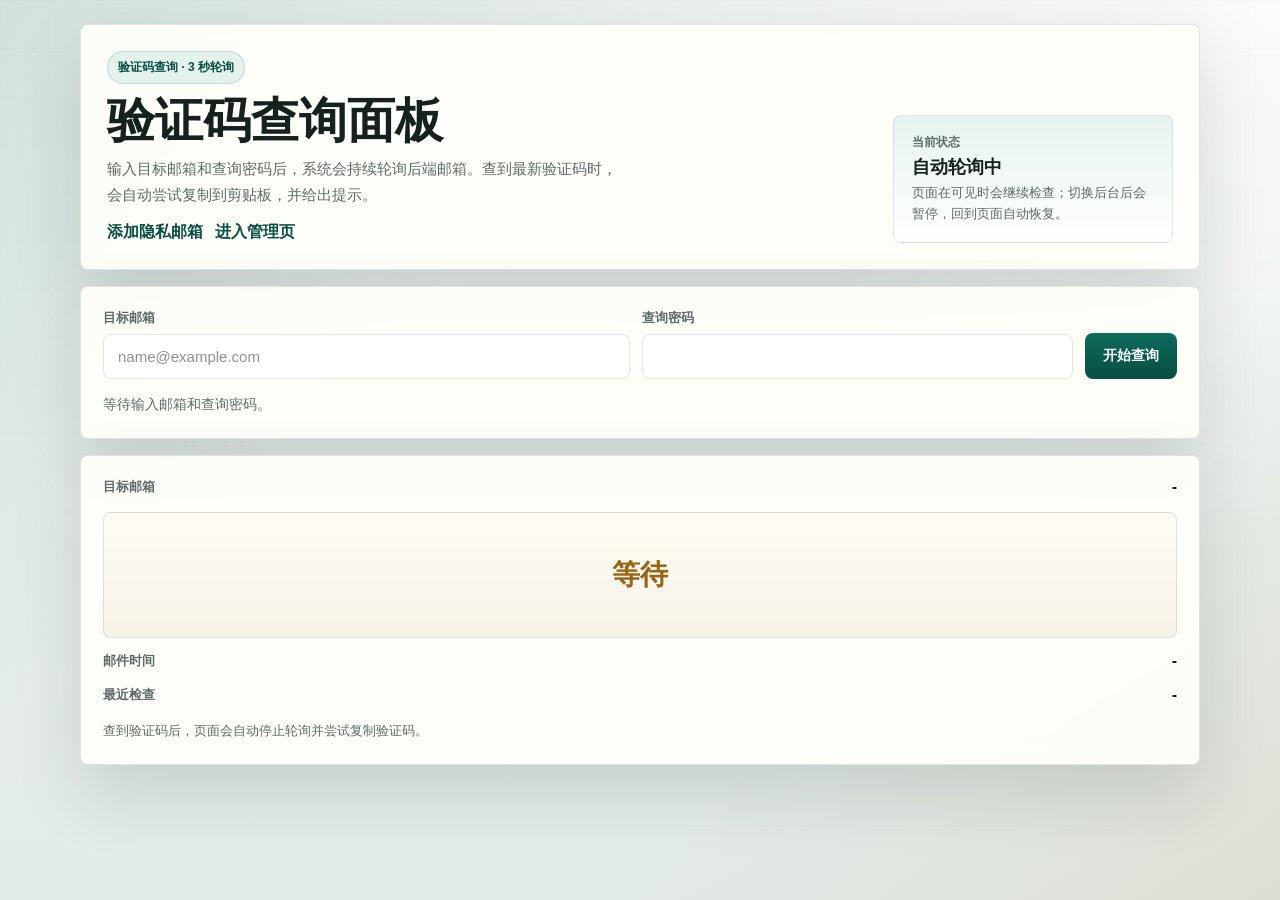
==== index.html @ 83910fbe "Update Chinese UI" ====
<!doctype html>
<html lang="zh-CN">
<head>
    <meta charset="UTF-8" />
    <meta name="viewport" content="width=device-width, initial-scale=1.0" />
    <title>验证码查询</title>
    <style>
        * { box-sizing: border-box; }
        :root {
            --bg: #eef2f0;
            --bg-2: #e3ebe8;
            --panel: rgba(255, 255, 250, 0.92);
            --panel-strong: #fffdf7;
            --line: rgba(25, 45, 40, 0.12);
            --ink: #14211d;
            --muted: #5d6a66;
            --accent: #0c6b5b;
            --accent-strong: #094e42;
            --accent-soft: #e4f2ee;
            --warn: #9a6410;
            --danger: #b23333;
            --shadow: 0 28px 70px rgba(20, 33, 29, 0.14);
        }
        html, body { min-height: 100%; }
        body {
            margin: 0;
            color: var(--ink);
            font-family: "PingFang SC", "Hiragino Sans GB", "Microsoft YaHei", "Noto Sans SC", sans-serif;
            background:
                linear-gradient(135deg, rgba(12, 107, 91, 0.12), transparent 34%),
                linear-gradient(320deg, rgba(154, 100, 16, 0.09), transparent 30%),
                radial-gradient(circle at top right, rgba(255, 255, 255, 0.72), transparent 34%),
                linear-gradient(180deg, var(--bg), var(--bg-2));
        }
        body::before {
            content: "";
            position: fixed;
            inset: 0;
            pointer-events: none;
            background-image:
                linear-gradient(rgba(20, 33, 29, 0.04) 1px, transparent 1px),
                linear-gradient(90deg, rgba(20, 33, 29, 0.04) 1px, transparent 1px);
            background-size: 48px 48px;
            mask-image: linear-gradient(180deg, rgba(0,0,0,0.6), transparent 85%);
            opacity: 0.35;
        }
        main {
            width: min(1120px, calc(100% - 32px));
            margin: 0 auto;
            padding: 24px 0 36px;
            display: grid;
            gap: 16px;
        }
        .hero,
        .panel {
            position: relative;
            background: var(--panel);
            border: 1px solid var(--line);
            border-radius: 8px;
            box-shadow: var(--shadow);
            backdrop-filter: blur(10px);
        }
        .hero {
            padding: 26px;
            display: grid;
            grid-template-columns: minmax(0, 1.3fr) 280px;
            gap: 18px;
            align-items: end;
        }
        .eyebrow {
            display: inline-flex;
            align-items: center;
            gap: 8px;
            width: fit-content;
            padding: 7px 10px;
            border-radius: 999px;
            border: 1px solid rgba(12, 107, 91, 0.18);
            background: var(--accent-soft);
            color: var(--accent-strong);
            font-size: 12px;
            font-weight: 800;
            letter-spacing: 0;
        }
        h1 {
            margin: 12px 0 10px;
            font-size: clamp(28px, 4.2vw, 48px);
            line-height: 1.04;
            letter-spacing: 0;
        }
        .lead {
            margin: 0;
            color: var(--muted);
            line-height: 1.75;
            font-size: 15px;
            max-width: 62ch;
        }
        .hero-links {
            margin-top: 14px;
            display: flex;
            gap: 12px;
            flex-wrap: wrap;
        }
        a {
            color: var(--accent-strong);
            text-decoration: none;
            font-weight: 800;
        }
        a:hover { text-decoration: underline; }
        .hero-card {
            justify-self: stretch;
            padding: 18px;
            border-radius: 8px;
            background: linear-gradient(180deg, rgba(228, 242, 238, 0.9), rgba(255, 255, 255, 0.82));
            border: 1px solid rgba(12, 107, 91, 0.12);
            display: grid;
            gap: 12px;
        }
        .stat { display: grid; gap: 4px; }
        .stat-label { color: var(--muted); font-size: 12px; font-weight: 700; }
        .stat-value { font-size: 18px; font-weight: 900; color: var(--ink); }
        .stat-note { color: var(--muted); font-size: 13px; line-height: 1.6; }
        .panel { padding: 22px; }
        form {
            display: grid;
            grid-template-columns: minmax(0, 1.1fr) minmax(0, 0.9fr) auto;
            gap: 12px;
            align-items: end;
        }
        label {
            display: grid;
            gap: 7px;
            color: var(--muted);
            font-size: 13px;
            font-weight: 800;
        }
        input {
            width: 100%;
            border: 1px solid var(--line);
            border-radius: 8px;
            background: rgba(255, 255, 255, 0.96);
            color: var(--ink);
            padding: 13px 14px;
            font-size: 15px;
            outline: none;
        }
        input::placeholder { color: #8a9691; }
        input:focus {
            border-color: rgba(12, 107, 91, 0.45);
            box-shadow: 0 0 0 3px rgba(12, 107, 91, 0.12);
        }
        button {
            border: 0;
            border-radius: 8px;
            background: linear-gradient(180deg, var(--accent), var(--accent-strong));
            color: #fff;
            padding: 14px 18px;
            font-size: 14px;
            font-weight: 900;
            cursor: pointer;
            min-height: 46px;
            white-space: nowrap;
        }
        button:hover { filter: brightness(1.02); }
        button:disabled { opacity: .62; cursor: not-allowed; }
        .status {
            min-height: 22px;
            margin-top: 14px;
            color: var(--muted);
            font-size: 14px;
            line-height: 1.6;
        }
        .status.success { color: var(--accent-strong); }
        .status.error { color: var(--danger); }
        .status.info { color: #245c78; }
        .result { display: grid; gap: 14px; }
        .meta {
            display: grid;
            grid-template-columns: 1fr auto;
            gap: 14px;
            align-items: center;
            padding-bottom: 2px;
        }
        .meta span { color: var(--muted); font-size: 13px; font-weight: 800; }
        .email { color: var(--ink); word-break: break-all; text-align: right; font-weight: 900; }
        .code {
            border: 1px solid var(--line);
            border-radius: 8px;
            min-height: 126px;
            display: grid;
            place-items: center;
            background: linear-gradient(180deg, rgba(255, 252, 245, 0.95), rgba(246, 241, 230, 0.92));
            font-size: clamp(42px, 9vw, 76px);
            font-weight: 900;
            letter-spacing: 0.08em;
            user-select: all;
        }
        .code.empty {
            color: var(--warn);
            font-size: clamp(20px, 4vw, 28px);
            letter-spacing: 0;
        }
        .toolbar { display: flex; gap: 12px; flex-wrap: wrap; }
        .subtle { color: var(--muted); font-size: 13px; line-height: 1.7; }
        @media (max-width: 900px) {
            .hero { grid-template-columns: 1fr; }
            form { grid-template-columns: 1fr; }
            .meta { grid-template-columns: 1fr; }
            .email { text-align: left; }
        }
        @media (max-width: 640px) {
            main { width: min(100% - 20px, 1120px); padding-top: 16px; }
            .hero, .panel { padding: 18px; }
            .toolbar { display: grid; }
            button { width: 100%; }
        }
    </style>
</head>
<body>
    <main>
        <section class="hero">
            <div>
                <div class="eyebrow">验证码查询 · 3 秒轮询</div>
                <h1>验证码查询面板</h1>
                <p class="lead">输入目标邮箱和查询密码后，系统会持续轮询后端邮箱。查到最新验证码时，会自动尝试复制到剪贴板，并给出提示。</p>
                <div class="hero-links">
                    <a href="./privacy.html">添加隐私邮箱</a>
                    <a href="./admin.html">进入管理页</a>
                </div>
            </div>
            <div class="hero-card">
                <div class="stat">
                    <div class="stat-label">当前状态</div>
                    <div class="stat-value">自动轮询中</div>
                    <div class="stat-note">页面在可见时会继续检查；切换后台后会暂停，回到页面自动恢复。</div>
                </div>
            </div>
        </section>

        <section class="panel">
            <form id="queryForm" autocomplete="off">
                <label>目标邮箱
                    <input id="targetEmail" type="email" autocomplete="off" autocapitalize="off" spellcheck="false" placeholder="name@example.com" required />
                </label>
                <label>查询密码
                    <input id="accessPassword" type="password" autocomplete="new-password" required />
                </label>
                <button id="submitBtn" type="submit">开始查询</button>
            </form>
            <div id="status" class="status">等待输入邮箱和查询密码。</div>
        </section>

        <section class="panel result" aria-live="polite">
            <div class="meta">
                <span>目标邮箱</span>
                <strong id="resultEmail" class="email">-</strong>
            </div>
            <div id="resultCode" class="code empty">等待验证码</div>
            <div class="meta">
                <span>邮件时间</span>
                <strong id="resultUpdatedAt">-</strong>
            </div>
            <div class="meta">
                <span>最近检查</span>
                <strong id="resultCheckedAt">-</strong>
            </div>
            <div class="subtle">查到验证码后，页面会自动停止轮询并尝试复制验证码。</div>
        </section>
    </main>
    <script>
        const apiUrl = "./api/code.php";
        const pollIntervalMs = 3000;
        const queryForm = document.getElementById("queryForm");
        const targetEmailInput = document.getElementById("targetEmail");
        const accessPasswordInput = document.getElementById("accessPassword");
        const submitBtn = document.getElementById("submitBtn");
        const statusEl = document.getElementById("status");
        const resultEmailEl = document.getElementById("resultEmail");
        const resultCodeEl = document.getElementById("resultCode");
        const resultUpdatedAtEl = document.getElementById("resultUpdatedAt");
        const resultCheckedAtEl = document.getElementById("resultCheckedAt");
        let pollingTimer = null;
        let currentEmail = "";
        let currentPassword = "";
        let isFetching = false;
        let autoStopped = false;
        let audioContext = null;

        function setStatus(type, message) {
            statusEl.className = "status" + (type ? " " + type : "");
            statusEl.textContent = message;
        }

        function setButton(label, disabled) {
            submitBtn.textContent = label;
            submitBtn.disabled = disabled;
        }

        function renderIdle(email = "") {
            resultEmailEl.textContent = email || "-";
            resultCodeEl.textContent = email ? "等待验证码" : "等待";
            resultCodeEl.className = "code empty";
            resultUpdatedAtEl.textContent = "-";
            resultCheckedAtEl.textContent = "-";
        }

        function renderResult(data) {
            const code = String(data.verification_code || "");
            resultEmailEl.textContent = data.target_email || currentEmail || "-";
            resultUpdatedAtEl.textContent = data.updated_at || "-";
            resultCheckedAtEl.textContent = data.checked_at || "-";
            resultCodeEl.textContent = code || "等待验证码";
            resultCodeEl.className = code ? "code" : "code empty";
        }

        function stopPolling() {
            if (pollingTimer) {
                clearInterval(pollingTimer);
                pollingTimer = null;
            }
        }

        function startPolling() {
            stopPolling();
            pollingTimer = setInterval(() => fetchLatestCode(false), pollIntervalMs);
        }

        async function ensureAudioReady() {
            const AudioCtx = window.AudioContext || window.webkitAudioContext;
            if (!AudioCtx) return false;
            audioContext = audioContext || new AudioCtx();
            if (audioContext.state === "suspended") {
                try {
                    await audioContext.resume();
                } catch (_) {
                    return false;
                }
            }
            return audioContext.state === "running";
        }

        async function playSuccessTone() {
            if (!(await ensureAudioReady())) return;
            const now = audioContext.currentTime;
            [880, 1174].forEach((frequency, index) => {
                const osc = audioContext.createOscillator();
                const gain = audioContext.createGain();
                const startAt = now + index * 0.16;
                const endAt = startAt + 0.11;
                osc.type = "sine";
                osc.frequency.setValueAtTime(frequency, startAt);
                gain.gain.setValueAtTime(0.0001, startAt);
                gain.gain.exponentialRampToValueAtTime(0.16, startAt + 0.02);
                gain.gain.exponentialRampToValueAtTime(0.0001, endAt);
                osc.connect(gain);
                gain.connect(audioContext.destination);
                osc.start(startAt);
                osc.stop(endAt);
            });
        }

        async function copyCode(code) {
            try {
                if (code && navigator.clipboard) await navigator.clipboard.writeText(code);
            } catch (_) {}
        }

        async function fetchLatestCode(manual) {
            if (!currentEmail || !currentPassword || isFetching) return;
            isFetching = true;
            setButton("加载中...", true);
            if (manual) setStatus("info", "正在检查邮箱...");
            try {
                const response = await fetch(apiUrl, {
                    method: "POST",
                    headers: { "Content-Type": "application/json", "Cache-Control": "no-cache" },
                    body: JSON.stringify({ target_email: currentEmail, access_password: currentPassword }),
                });
                const result = await response.json();
                if (!response.ok || !result.success) throw new Error(result.message || "查询失败。");
                renderResult(result.data || {});
                if (result.data && result.data.found) {
                    autoStopped = true;
                    stopPolling();
                    await copyCode(result.data.verification_code || "");
                    await playSuccessTone();
                    setStatus("success", "已找到验证码，已尝试复制到剪贴板。");
                } else {
                    setStatus("info", result.message || "暂未查到验证码，继续轮询中...");
                }
            } catch (error) {
                setStatus("error", error.message || "查询失败，下一次轮询会重试。");
            } finally {
                isFetching = false;
                setButton(currentEmail ? "刷新查询" : "开始查询", false);
            }
        }

        queryForm.addEventListener("submit", (event) => {
            event.preventDefault();
            const email = targetEmailInput.value.trim();
            const password = accessPasswordInput.value.trim();
            if (!email || !password) {
                setStatus("error", "请填写目标邮箱和查询密码。");
                return;
            }
            autoStopped = false;
            currentEmail = email;
            currentPassword = password;
            void ensureAudioReady();
            renderIdle(currentEmail);
            fetchLatestCode(true);
            startPolling();
        });

        const initialEmail = new URLSearchParams(window.location.search).get("email");
        if (initialEmail) {
            targetEmailInput.value = initialEmail;
            renderIdle(initialEmail);
        }

        document.addEventListener("visibilitychange", () => {
            if (!currentEmail || autoStopped) return;
            document.hidden ? stopPolling() : (fetchLatestCode(false), startPolling());
        });

        window.addEventListener("beforeunload", stopPolling);
        renderIdle();
    </script>
</body>
</html>
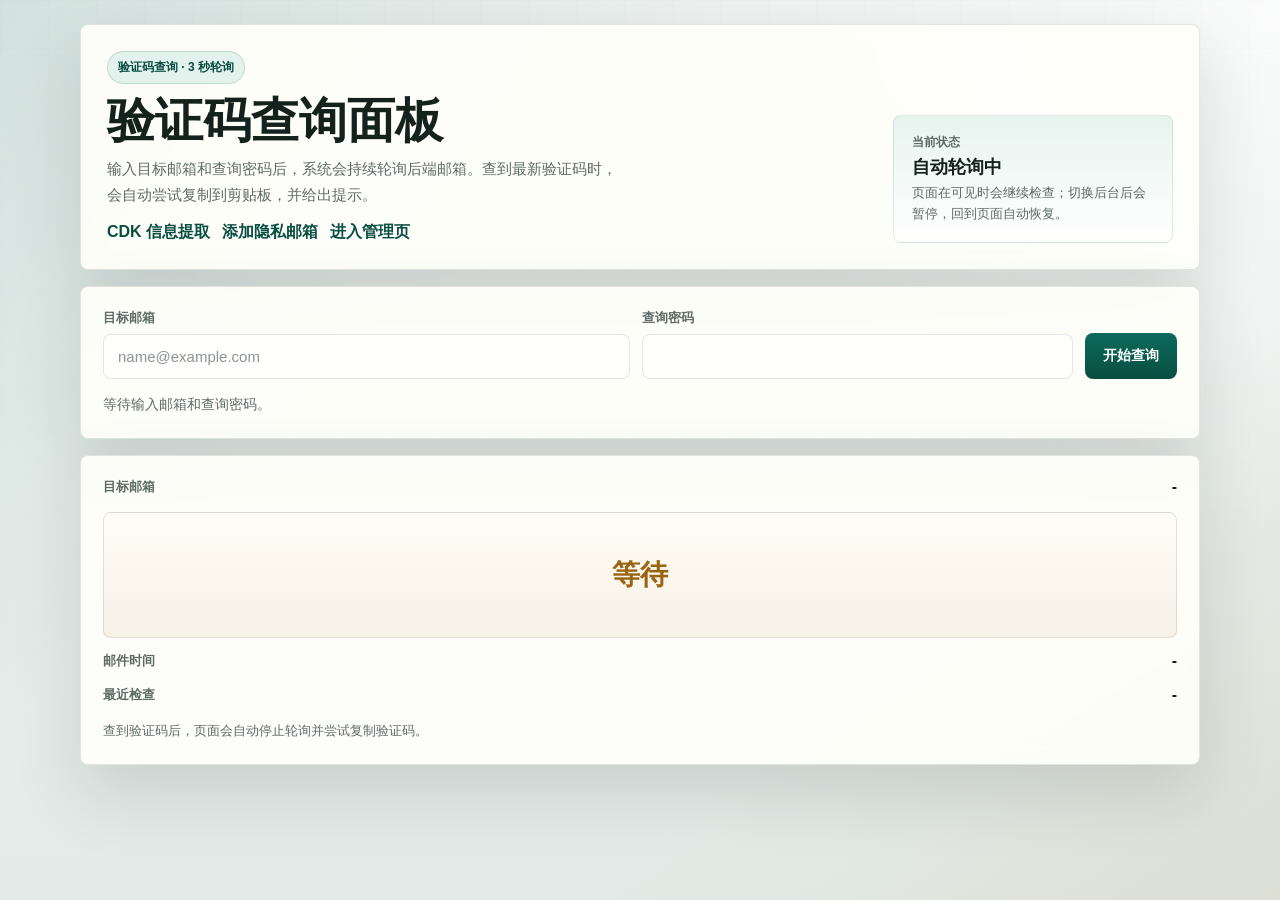
==== commit 8910d9f4: "Add secure CDK lookup" ====
--- a/index.html
+++ b/index.html
@@ -223,6 +223,7 @@
                 <h1>验证码查询面板</h1>
                 <p class="lead">输入目标邮箱和查询密码后，系统会持续轮询后端邮箱。查到最新验证码时，会自动尝试复制到剪贴板，并给出提示。</p>
                 <div class="hero-links">
+                    <a href="./cdk.html">CDK 信息提取</a>
                     <a href="./privacy.html">添加隐私邮箱</a>
                     <a href="./admin.html">进入管理页</a>
                 </div>
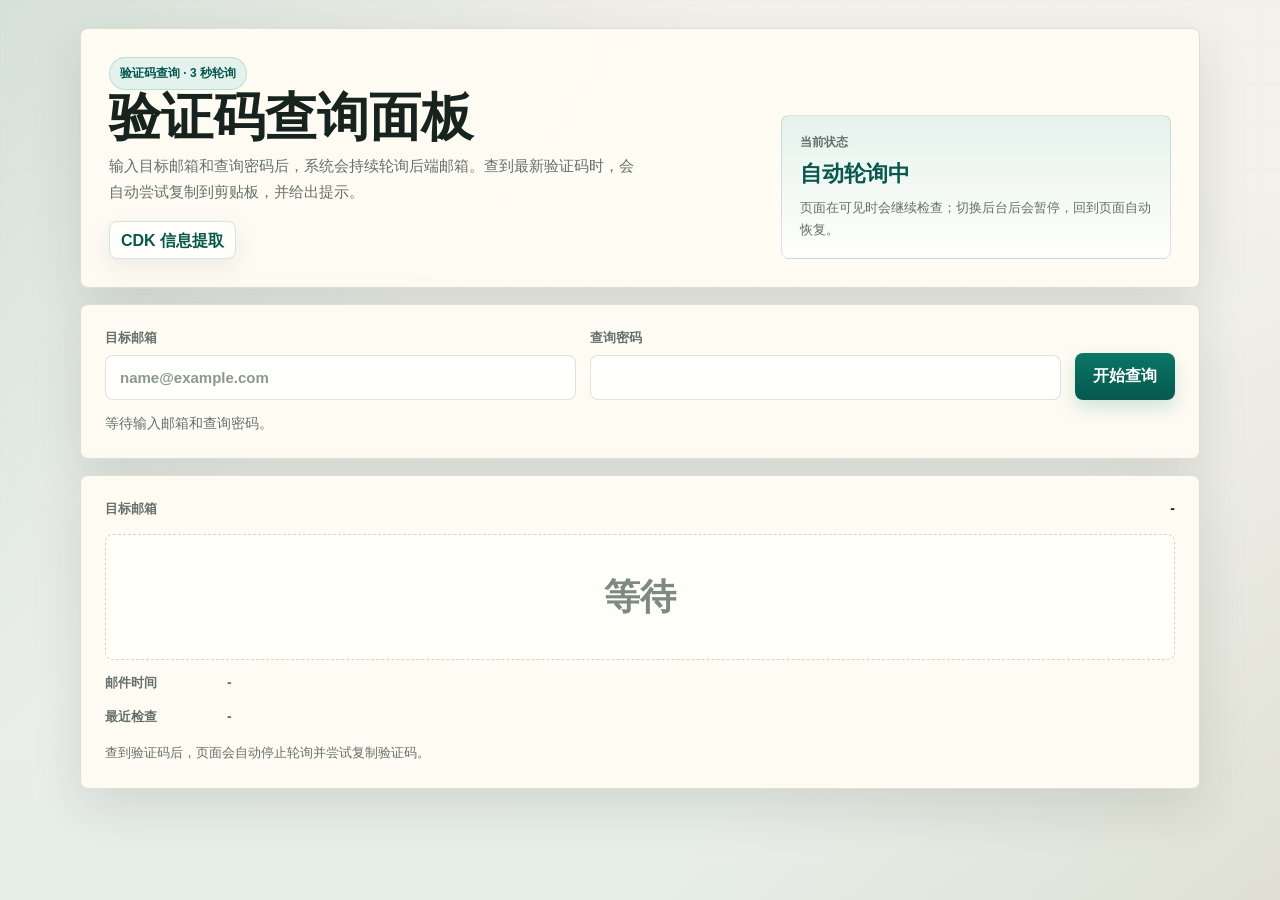
==== commit df8f5c11: "Improve responsive page styling" ====
--- a/index.html
+++ b/index.html
@@ -214,6 +214,7 @@
             button { width: 100%; }
         }
     </style>
+    <link rel="stylesheet" href="./assets/app.css" />
 </head>
 <body>
     <main>
@@ -224,8 +225,6 @@
                 <p class="lead">输入目标邮箱和查询密码后，系统会持续轮询后端邮箱。查到最新验证码时，会自动尝试复制到剪贴板，并给出提示。</p>
                 <div class="hero-links">
                     <a href="./cdk.html">CDK 信息提取</a>
-                    <a href="./privacy.html">添加隐私邮箱</a>
-                    <a href="./admin.html">进入管理页</a>
                 </div>
             </div>
             <div class="hero-card">
--- a/assets/app.css
+++ b/assets/app.css
@@ -0,0 +1,601 @@
+:root {
+    --bg: #f4f1ea;
+    --bg-2: #e7eee9;
+    --panel: rgba(255, 252, 244, 0.94);
+    --panel-strong: #fffdf8;
+    --line: rgba(36, 48, 42, 0.14);
+    --ink: #17231f;
+    --muted: #64706a;
+    --accent: #0a7666;
+    --accent-strong: #07584d;
+    --accent-soft: #e3f2ed;
+    --soft: #edf5f1;
+    --danger: #b43b36;
+    --warn: #9d6816;
+    --info: #245d7c;
+    --shadow: 0 18px 52px rgba(32, 42, 37, 0.12);
+    --shadow-soft: 0 8px 24px rgba(32, 42, 37, 0.08);
+}
+
+* {
+    box-sizing: border-box;
+}
+
+html {
+    min-height: 100%;
+    color-scheme: light;
+    -webkit-text-size-adjust: 100%;
+}
+
+body {
+    min-height: 100vh;
+    margin: 0;
+    color: var(--ink);
+    font-family: "PingFang SC", "Hiragino Sans GB", "Microsoft YaHei", "Noto Sans SC", sans-serif;
+    background:
+        linear-gradient(135deg, rgba(10, 118, 102, 0.13), transparent 34%),
+        linear-gradient(315deg, rgba(157, 104, 22, 0.10), transparent 30%),
+        linear-gradient(180deg, var(--bg), var(--bg-2));
+}
+
+body::before {
+    content: "";
+    position: fixed;
+    inset: 0;
+    z-index: -1;
+    pointer-events: none;
+    background-image:
+        linear-gradient(rgba(23, 35, 31, 0.045) 1px, transparent 1px),
+        linear-gradient(90deg, rgba(23, 35, 31, 0.045) 1px, transparent 1px);
+    background-size: 42px 42px;
+    mask-image: linear-gradient(180deg, rgba(0, 0, 0, 0.68), transparent 88%);
+}
+
+main {
+    width: min(1120px, calc(100% - 32px));
+    margin: 0 auto;
+    padding: 28px 0 40px;
+    display: grid;
+    gap: 16px;
+}
+
+.panel,
+.hero {
+    border: 1px solid var(--line);
+    border-radius: 8px;
+    background: var(--panel);
+    box-shadow: var(--shadow);
+    backdrop-filter: blur(12px);
+}
+
+.panel {
+    padding: 24px;
+}
+
+.hero {
+    padding: 28px;
+}
+
+.hero.panel {
+    display: grid;
+}
+
+h1,
+h2 {
+    margin: 0 0 8px;
+    letter-spacing: 0;
+}
+
+h1 {
+    font-size: clamp(30px, 4.6vw, 52px);
+    line-height: 1.05;
+    max-width: 11em;
+}
+
+h2 {
+    font-size: clamp(20px, 2.5vw, 24px);
+    line-height: 1.2;
+}
+
+p {
+    margin: 0;
+    color: var(--muted);
+    line-height: 1.75;
+}
+
+a {
+    color: var(--accent-strong);
+    font-weight: 800;
+    text-decoration: none;
+    text-underline-offset: 3px;
+}
+
+a:hover {
+    text-decoration: underline;
+}
+
+code {
+    padding: 2px 6px;
+    border-radius: 5px;
+    background: rgba(10, 118, 102, 0.10);
+    color: var(--accent-strong);
+    font-size: 0.92em;
+}
+
+form {
+    display: grid;
+    gap: 14px;
+}
+
+label {
+    display: grid;
+    gap: 8px;
+    color: var(--muted);
+    font-size: 13px;
+    font-weight: 800;
+}
+
+input,
+textarea {
+    width: 100%;
+    min-width: 0;
+    border: 1px solid var(--line);
+    border-radius: 8px;
+    background: rgba(255, 255, 255, 0.96);
+    color: var(--ink);
+    padding: 13px 14px;
+    font: inherit;
+    font-size: 15px;
+    outline: none;
+    transition: border-color 0.16s ease, box-shadow 0.16s ease, background-color 0.16s ease;
+}
+
+textarea {
+    min-height: 132px;
+    resize: vertical;
+    line-height: 1.65;
+}
+
+input::placeholder,
+textarea::placeholder {
+    color: #8b9792;
+}
+
+input:focus,
+textarea:focus {
+    border-color: rgba(10, 118, 102, 0.48);
+    box-shadow: 0 0 0 3px rgba(10, 118, 102, 0.14);
+    background: #fff;
+}
+
+input[readonly] {
+    background: rgba(237, 245, 241, 0.9);
+    color: #50615a;
+}
+
+button {
+    appearance: none;
+    border: 0;
+    border-radius: 8px;
+    background: linear-gradient(180deg, var(--accent), var(--accent-strong));
+    color: #fff;
+    min-height: 46px;
+    padding: 13px 18px;
+    font: inherit;
+    font-weight: 900;
+    cursor: pointer;
+    white-space: nowrap;
+    box-shadow: 0 8px 18px rgba(10, 118, 102, 0.18);
+    transition: transform 0.16s ease, filter 0.16s ease, box-shadow 0.16s ease;
+}
+
+button:hover {
+    filter: brightness(1.03);
+    transform: translateY(-1px);
+}
+
+button:active {
+    transform: translateY(0);
+}
+
+button:disabled {
+    cursor: not-allowed;
+    opacity: 0.62;
+    transform: none;
+}
+
+button.secondary {
+    border: 1px solid rgba(10, 118, 102, 0.18);
+    background: #e7f2ee;
+    color: var(--accent-strong);
+    box-shadow: none;
+}
+
+button.danger {
+    background: linear-gradient(180deg, #c54a44, var(--danger));
+    box-shadow: 0 8px 18px rgba(180, 59, 54, 0.16);
+}
+
+.status {
+    min-height: 22px;
+    margin-top: 12px;
+    color: var(--muted);
+    font-size: 14px;
+    line-height: 1.6;
+}
+
+.status.success {
+    color: var(--accent-strong);
+}
+
+.status.error {
+    color: var(--danger);
+}
+
+.status.info {
+    color: var(--info);
+}
+
+.lead {
+    max-width: 64ch;
+    font-size: 15px;
+}
+
+.eyebrow,
+.pill {
+    display: inline-flex;
+    align-items: center;
+    width: fit-content;
+    gap: 8px;
+    border: 1px solid rgba(10, 118, 102, 0.18);
+    border-radius: 999px;
+    background: var(--accent-soft);
+    color: var(--accent-strong);
+    padding: 7px 10px;
+    font-size: 12px;
+    font-weight: 900;
+    letter-spacing: 0;
+}
+
+.hero-links,
+.toolbar,
+.actions {
+    display: flex;
+    align-items: center;
+    flex-wrap: wrap;
+    gap: 10px;
+}
+
+.hero-links {
+    margin-top: 16px;
+}
+
+.toolbar a,
+.hero-links a,
+.actions a {
+    display: inline-flex;
+    align-items: center;
+    min-height: 38px;
+    border: 1px solid rgba(10, 118, 102, 0.18);
+    border-radius: 8px;
+    background: rgba(255, 255, 255, 0.56);
+    padding: 8px 11px;
+    line-height: 1.2;
+    box-shadow: var(--shadow-soft);
+}
+
+.top {
+    display: flex;
+    justify-content: space-between;
+    align-items: flex-end;
+    gap: 16px;
+}
+
+.grid {
+    display: grid;
+    grid-template-columns: repeat(2, minmax(0, 1fr));
+    gap: 14px;
+    align-items: end;
+}
+
+.login-grid {
+    display: grid;
+    grid-template-columns: minmax(0, 1fr) auto;
+    gap: 12px;
+    align-items: end;
+}
+
+#queryForm {
+    grid-template-columns: minmax(180px, 1fr) minmax(180px, 1fr) auto;
+    align-items: end;
+}
+
+.lookup-form {
+    grid-template-columns: minmax(0, 1fr) auto;
+    align-items: end;
+}
+
+.result {
+    display: grid;
+    gap: 14px;
+}
+
+#resultPanel.result:not(.show) {
+    display: none;
+}
+
+.meta {
+    display: grid;
+    grid-template-columns: 110px minmax(0, 1fr);
+    gap: 12px;
+    align-items: baseline;
+    color: var(--muted);
+    font-size: 14px;
+}
+
+.meta strong,
+.email,
+.code,
+.mono {
+    overflow-wrap: anywhere;
+    word-break: break-word;
+}
+
+.code,
+.content {
+    border: 1px solid var(--line);
+    border-radius: 8px;
+    background: rgba(255, 255, 255, 0.72);
+    padding: 16px;
+}
+
+.code {
+    color: var(--accent-strong);
+    font-size: clamp(28px, 8vw, 58px);
+    font-weight: 900;
+    line-height: 1;
+    text-align: center;
+    letter-spacing: 0;
+}
+
+.code.empty {
+    color: #7d8a84;
+    font-size: clamp(22px, 5vw, 36px);
+}
+
+.content {
+    white-space: pre-wrap;
+    line-height: 1.7;
+}
+
+.subtle,
+.note {
+    color: var(--muted);
+    font-size: 13px;
+    line-height: 1.65;
+}
+
+.hero-card,
+.card {
+    border: 1px solid var(--line);
+    border-radius: 8px;
+    background:
+        linear-gradient(180deg, rgba(227, 242, 237, 0.92), rgba(255, 255, 255, 0.72));
+    padding: 18px;
+}
+
+.stat {
+    display: grid;
+    gap: 8px;
+}
+
+.stat-label {
+    color: var(--muted);
+    font-size: 12px;
+    font-weight: 900;
+}
+
+.stat-value {
+    color: var(--accent-strong);
+    font-size: 22px;
+    font-weight: 900;
+}
+
+.stat-note {
+    color: var(--muted);
+    font-size: 13px;
+    line-height: 1.65;
+}
+
+.list {
+    display: grid;
+    gap: 10px;
+    margin-top: 12px;
+}
+
+.item {
+    display: grid;
+    grid-template-columns: minmax(0, 1fr) auto auto auto;
+    gap: 10px;
+    align-items: center;
+    border: 1px solid var(--line);
+    border-radius: 8px;
+    background: rgba(255, 255, 255, 0.62);
+    padding: 13px;
+}
+
+.empty {
+    border: 1px dashed rgba(36, 48, 42, 0.20);
+    border-radius: 8px;
+    background: rgba(255, 255, 255, 0.48);
+    color: var(--muted);
+    padding: 16px;
+    text-align: center;
+}
+
+.account-meta,
+.account-secret {
+    min-width: 0;
+}
+
+.account-meta {
+    display: grid;
+    gap: 6px;
+}
+
+.account-secret,
+.item .meta {
+    color: var(--muted);
+    font-size: 13px;
+    line-height: 1.55;
+}
+
+.check-row {
+    display: flex;
+    align-items: center;
+    gap: 9px;
+    width: fit-content;
+}
+
+.check-row input {
+    width: auto;
+}
+
+.steps {
+    display: grid;
+    gap: 10px;
+    color: var(--muted);
+    font-size: 14px;
+}
+
+.step {
+    display: flex;
+    align-items: flex-start;
+    gap: 10px;
+}
+
+.num {
+    width: 24px;
+    height: 24px;
+    flex: none;
+    display: grid;
+    place-items: center;
+    border-radius: 999px;
+    background: #e2f1ec;
+    color: var(--accent-strong);
+    font-size: 12px;
+    font-weight: 900;
+}
+
+.saved {
+    display: none;
+}
+
+.saved.show {
+    display: grid;
+}
+
+.hide {
+    display: none !important;
+}
+
+.mono {
+    font-family: ui-monospace, SFMono-Regular, Consolas, "Liberation Mono", monospace;
+}
+
+@media (min-width: 861px) {
+    .hero {
+        grid-template-columns: minmax(0, 1.25fr) minmax(240px, 0.75fr);
+        align-items: end;
+        gap: 22px;
+    }
+
+    .hero-card {
+        justify-self: stretch;
+    }
+}
+
+@media (max-width: 900px) {
+    main {
+        width: min(100% - 24px, 1120px);
+        padding-top: 18px;
+    }
+
+    .top,
+    .hero,
+    .grid,
+    .login-grid,
+    #queryForm,
+    .lookup-form {
+        grid-template-columns: 1fr;
+    }
+
+    .top {
+        display: grid;
+        align-items: start;
+    }
+
+    .item {
+        grid-template-columns: minmax(0, 1fr);
+        align-items: stretch;
+    }
+
+    .item button {
+        width: 100%;
+    }
+
+    .meta {
+        grid-template-columns: 1fr;
+        gap: 4px;
+    }
+}
+
+@media (max-width: 640px) {
+    body {
+        padding: 0;
+    }
+
+    main {
+        width: min(100% - 20px, 1120px);
+        padding: 12px 0 24px;
+        gap: 12px;
+    }
+
+    .panel,
+    .hero {
+        padding: 18px;
+        box-shadow: 0 12px 32px rgba(32, 42, 37, 0.11);
+    }
+
+    h1 {
+        max-width: none;
+        font-size: clamp(28px, 10vw, 40px);
+    }
+
+    .toolbar,
+    .hero-links,
+    .actions {
+        display: grid;
+        grid-template-columns: 1fr;
+        align-items: stretch;
+        width: 100%;
+    }
+
+    .toolbar a,
+    .hero-links a,
+    .actions a,
+    button {
+        justify-content: center;
+        width: 100%;
+    }
+
+    input,
+    textarea,
+    button {
+        font-size: 16px;
+    }
+
+    .code {
+        padding: 14px 10px;
+    }
+}
